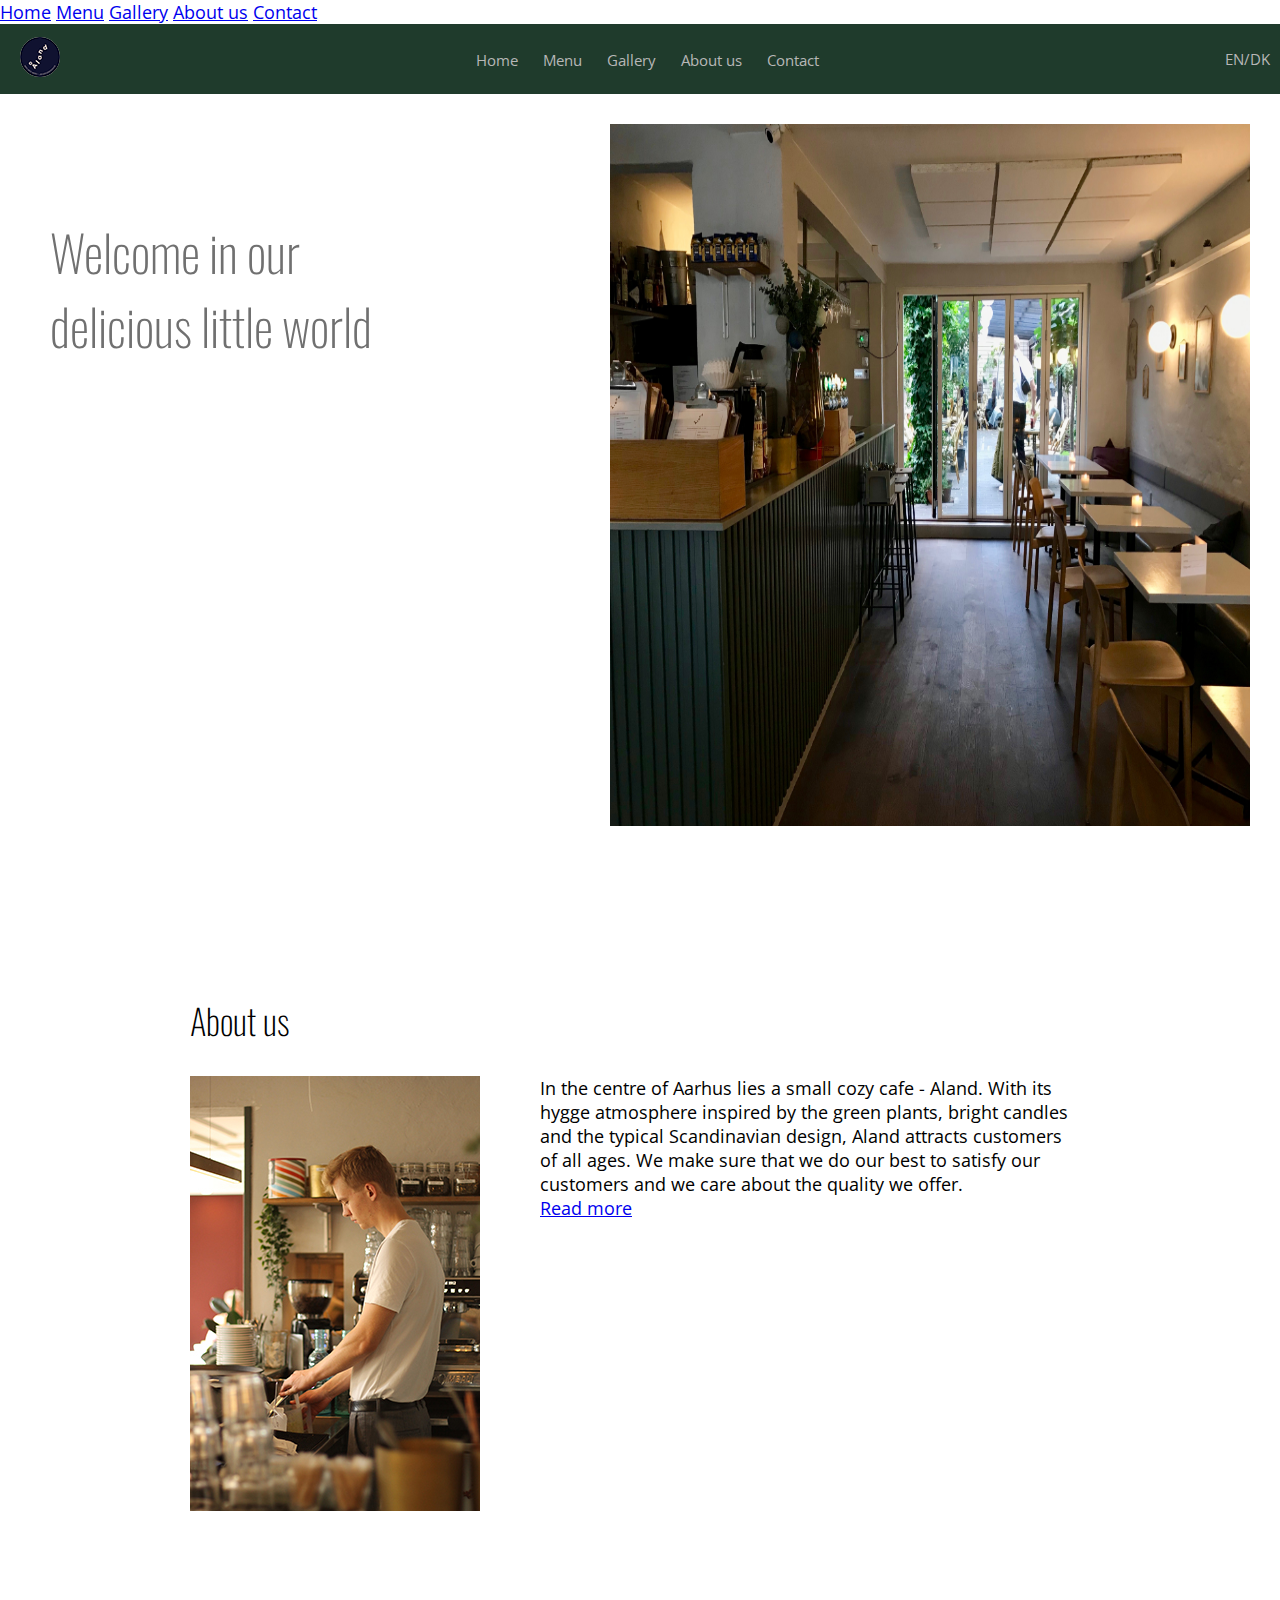
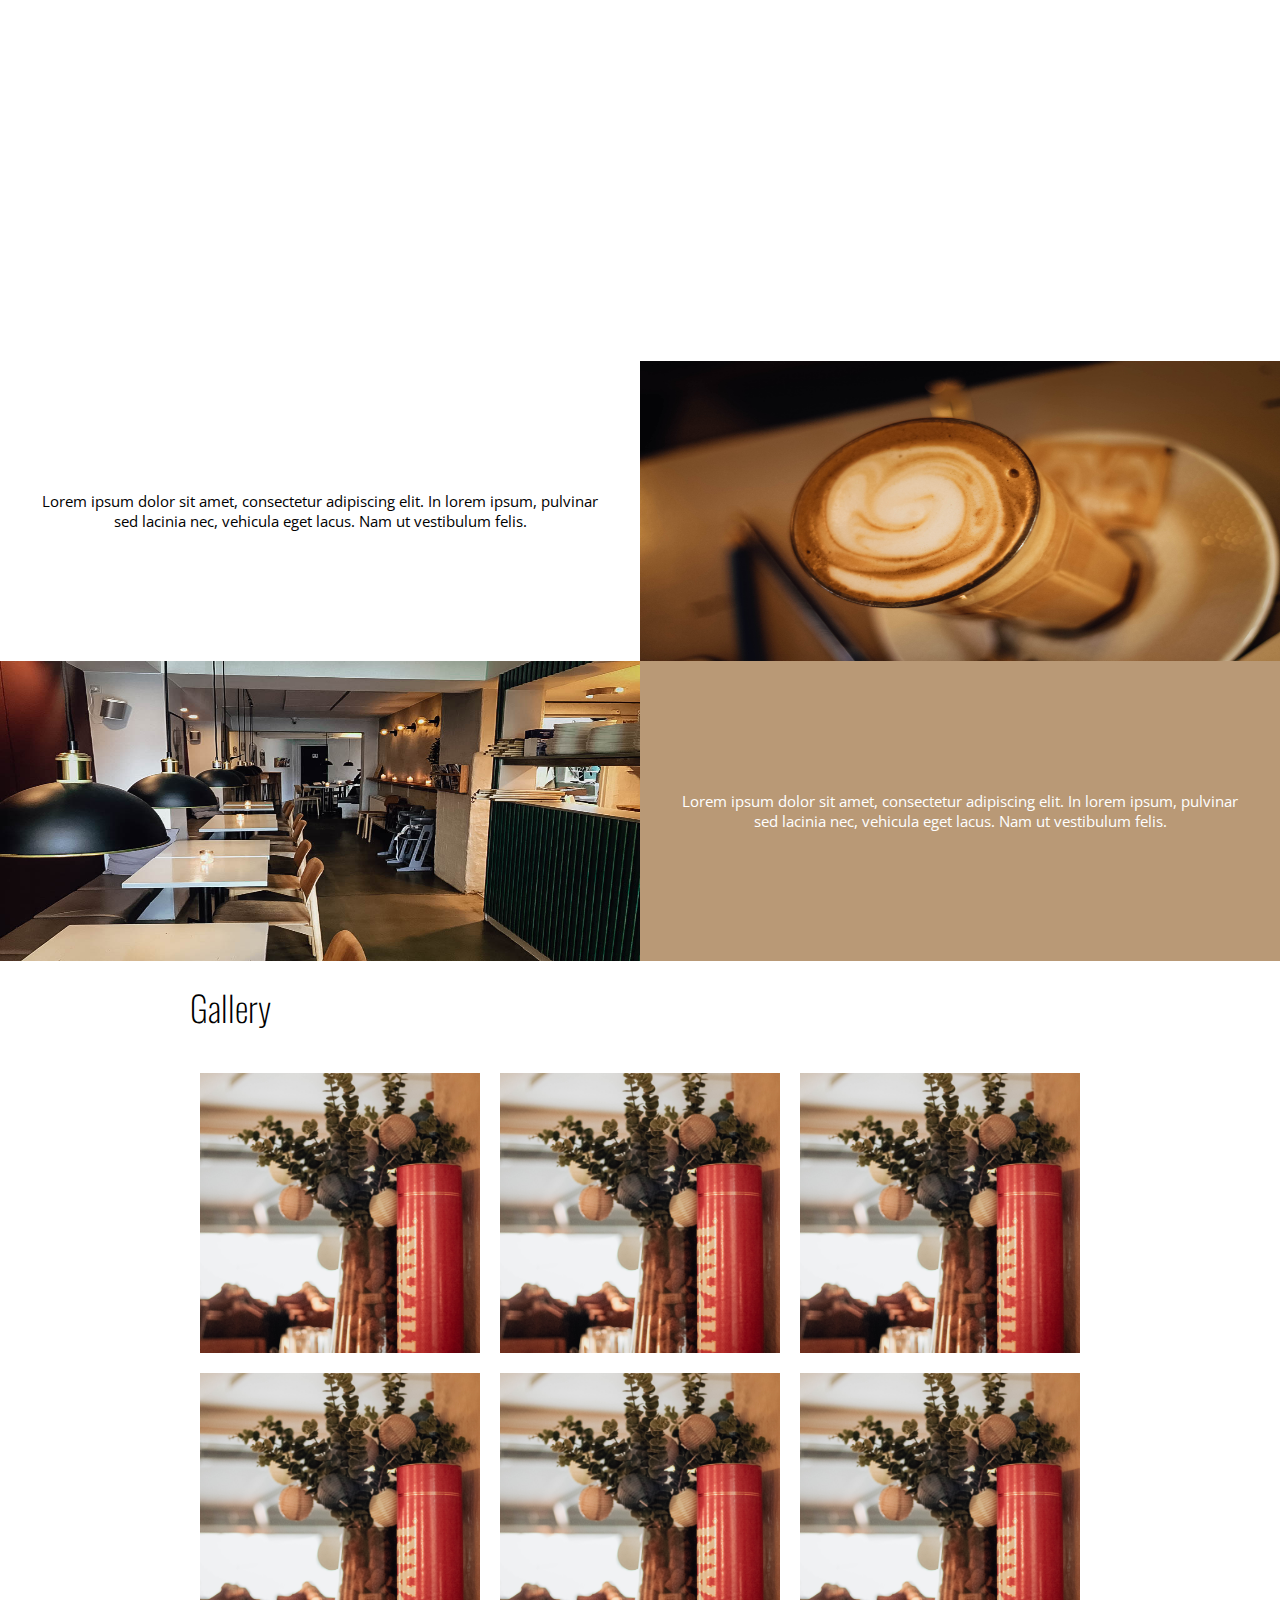
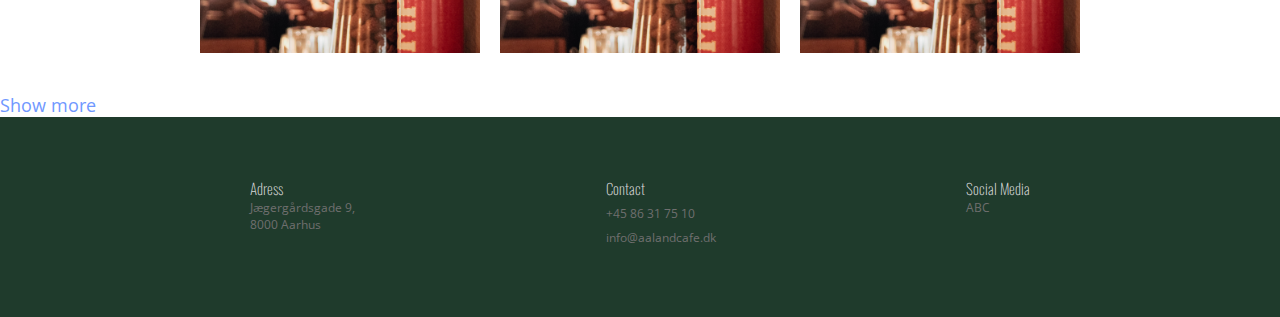
==== index.html @ b24c1a46 "version1" ====
<!DOCTYPE HTML>
<html>
<head>
    <meta charset="utf-8">
    <meta name="viewport" content="width=device-width, initial-scale=1">

    <link rel="stylesheet" type="text/css" href="slick/slick.css"/>
    <link rel="stylesheet" type="text/css" href="slick/slick-theme.css"/>
    <link rel="stylesheet" href="mystyle.css">
    <link href="https://fonts.googleapis.com/css?family=Open+Sans|Oswald:200&display=swap" rel="stylesheet">


    <title>Aland - cafe</title>
</head>
<body>
    <div class="circle">
        <div class="line"></div>
        <div class="line"></div>
        <div class="line"></div>
    </div>
    <div class="nav">
        <a href="index.html" class="nav_item">Home</a>
        <a href="menu.html" class="nav_item">Menu</a>
        <a href="gallery.html" class="nav_item">Gallery</a>
        <a href="about_us.html" class="nav_item">About us</a>
        <a href="contact.html" class="nav_item">Contact</a>
    </div>
    <header class="top">
        <nav class="navigation">
            <a href="index.html" class="navigation_item"><img src="img/aland-logo2.png" alt="logo"></a>
            <div>
                <a href="index.html" class="navigation_item">Home</a>
                <a href="menu.html" class="navigation_item">Menu</a>
                <a href="gallery.html" class="navigation_item">Gallery</a>
                <a href="about_us.html" class="navigation_item">About us</a>
                <a href="contact.html" class="navigation_item">Contact</a>
            </div>
            <a href="#" class="navigation_item">EN/DK</a>
        </nav>
    </header>
    <div class="top_content">
        <div class="top_heading">
            <h1>Welcome in our<br> delicious little world</h1>
        </div>
        <img src="img/top_pic.jpeg" alt="top-image">
    </div>
    <section class="about_us_container">
        <header class="about_us_heading">
            <h2>About us</h2>
        </header>
        <div class="about_us_content">
            <div class="about_us_img">
                <img src="img/waiter1.JPG">
            </div>
            <div class="about_us_text">
                <p>In the centre of Aarhus lies a small cozy cafe - Aland. With its hygge atmosphere inspired by the green plants, bright candles and the typical Scandinavian design, Aland attracts customers of all ages. We make sure that we do our best to satisfy our customers and we care about the quality we offer.</p>

                <a href="about_us.html">Read more</a>
            </div>
        </div>
    </section>
    <section class="menu">
        <header class="menu_heading">
            <a href="menu.html"><h2>CHECK OUR MENU</h2></a>
        </header>
    </section>
    <section class="squers_conteiner">
        <div class="squers_content">
            <div class="squer squer_text">
                <p>Lorem ipsum dolor sit amet, consectetur adipiscing elit. In lorem ipsum, pulvinar sed lacinia nec, vehicula eget lacus. Nam ut vestibulum felis.</p>
            </div>
            <div class="squer squer_img">
                <img src="img/IMG_3951%20(1).jpg">
            </div>
        </div>
        <div class="squers_content">
            <div class="squer squer_img">
                <img src="img/UNADJUSTEDNONRAW_thumb_15-2.jpg">
            </div>
            <div class="squer squer_text">
                <p>Lorem ipsum dolor sit amet, consectetur adipiscing elit. In lorem ipsum, pulvinar sed lacinia nec, vehicula eget lacus. Nam ut vestibulum felis.</p>
            </div>
        </div>
    </section>
    <!--<section class="testimonials">
    </section>-->
    <section class="gallery">
        <header class="gallery_heading">
            <h2>Gallery</h2>
        </header>
        <div class="gallery_container1">
            <div class="gallery_item1">
                <img src="img/IMG_3944%20(1).jpg">
            </div>
            <div class="gallery_item1">
                <img src="img/IMG_3944%20(1).jpg">
            </div>
            <div class="gallery_item1">
                <img src="img/IMG_3944%20(1).jpg">
            </div>
            <div class="gallery_item1">
                <img src="img/IMG_3944%20(1).jpg">
            </div>
            <div class="gallery_item1">
                <img src="img/IMG_3944%20(1).jpg">
            </div>
            <div class="gallery_item1">
                <img src="img/IMG_3944%20(1).jpg">
            </div>
        </div>
        <a href="gallery.html" id="gallery_link">Show more</a>
    </section>
    <footer class="footer">
        <div class="footer_container">
            <div class="footer_item">
                <h3>Adress</h3>
                <p>Jægergårdsgade 9,<br> 8000 Aarhus</p>
            </div>
            <div class="footer_item">
                <h3>Contact</h3>
                <a href="tel:+4586317510">+45 86 31 75 10</a><br>
                <a href="mailto:abc@gmail.com">info@aalandcafe.dk</a>
            </div>
            <div class="footer_item">
                <h3>Social Media</h3>
                <p>ABC</p>
            </div>
        </div>
    </footer>

    <script src="https://ajax.googleapis.com/ajax/libs/jquery/3.4.1/jquery.min.js"></script>
    <script>
        $(document).ready(function(){
            $(".circle").click(function(){
                $(".nav").toggleClass("toggle1");
            });
        });
    </script>
</body>
</html>
---- mystyle.css ----
html{
    scroll-behavior: smooth;
}

*{
    margin: 0;
    padding: 0;
    box-sizing: border-box;
}

body{
    font-family: 'Open Sans', sans-serif;
    font-size: 18px;
}

h1,h2,h3,h4,h5,h6{
    font-family: 'Oswald', sans-serif;
    font-weight: 100;
}

/***TOP navigation***/

.navigation{
    background-color: #1F3B2C;
    height: 70px;
    display: flex;
    align-items: center;
    justify-content: space-between;
}

.navigation_item{
    margin: 0 10px;
    font-size: 15px;
    text-decoration: none;
    color: #B7B7B7;
}

.navigation_item:nth-child(1){
    margin-left: 20px;
}

.navigation_item:nth-child(7){
    margin-right: 20px;
}

.navigation_item:hover{
    color:#B99976;
}

.top_content{
    display: flex;
    height: 100vh;
}

.top_content img{
    width: 50%;
    height: 78%;
    margin: 30px;
}

.top_heading{
    width: 50%;
    padding: 0 50px;
    text-align: left;
}

h1{
    color: #707070;
    font-weight: 200;
    font-size: 50px;
    margin-top: 120px;
}

/***ABOUT US***/

.about_us_container{
    max-width: 900px;
    margin: 0 auto;
}

.about_us_content{
    display: flex;
    justify-content: space-around;
    margin: 30px 0 50px 0;
}

.about_us_heading h2{
    font-size: 35px;
}

.about_us_img{
    height: 435px;
}

.about_us_img img{
    height: 435px;
    width: auto;
}

.about_us_text{
    margin: 0 20px 0 60px;
}

/***MENU main page***/
.menu{
    width: 100%;
    height: 400px;
    background-image: url(img/UNADJUSTEDNONRAW_thumb_16.jpg);
    background-attachment: fixed;
    background-repeat: no-repeat;
    background-size: cover;
    position: relative;
    margin-top: 30px;
}

.menu_heading{
    position: absolute;
    top: 50%;
    left: 50%;
    width: 100%;
    font-size: 45px;
    text-align: center;
    z-index: 1;
    transform: translateX(-50%) translateY(-50%);
}

.menu_heading a{
    text-decoration: none;
    color: #fff;
}

/***SQUERS***/

.squers_content{
    display: flex;
    justify-content: space-between;
}

.squer{
    height: 300px;
    width: 50%;
}

.squer_text{
    position: relative;
}

.squer_text p{
    position: absolute;
    top: 50%;
    left: 50%;
    width: 100%;
    font-size: 15px;
    padding: 0 30px;
    text-align: center;
    z-index: 1;
    transform: translateX(-50%) translateY(-50%);
}

.squer_text:nth-child(2){
    background-color: #B99976;
    color: #fff;
}

.squer_img img{
    width: 100%;
    height: 100%;
}

/***TESTIMONIALS***/


/***GALLERY***/
.gallery_container1{
    max-width: 900px;
    display: flex;
    flex-wrap: wrap;
    justify-content: center;
    margin: 30px auto;
}

.gallery_heading{
    max-width: 900px;
    margin: 20px auto 10px auto;
}

.gallery_heading h2{
    font-size: 35px;
}

.gallery_item1{
    width: 280px;
    height: 280px;
    margin: 10px;
}

.gallery_item1 img{
    width: 100%;
    height: 100%;
}

#gallery_link{
    text-align: center;
    text-decoration: none;
    color: #7098FF;
}

#gallery_link:hover{
    color: #1F3B2C;
}

/***FOOTER***/
.footer{
    background-color: #1F3B2C;
    height: 200px;
}

.footer_container{
    display: flex;
    justify-content: space-between;
    max-width: 900px;
    margin: 0 auto;
    flex-wrap: wrap;
    padding: 60px;
    align-content: center;
}

.footer_item h3{
    font-size: 15px;
    color: #D9D9D9;
}

.footer_item p{
    font-size: 12px;
    color: #6F6F6F;
}

.footer_item a{
    text-decoration: none;
    font-size: 12px;
    color: #6F6F6F;
}

/***ABOUT US SUBPAGE***/

.about_us_container2{
    max-width: 900px;
    margin: 20px auto 40px auto;
}
.title_subpage{
    font-size: 35px;
}

/***MENU SUBPAGE***/

.menu_subpage{
    max-width: 900px;
    margin: 20px auto;
}

.menu_container{
    display: flex;
    justify-content: space-between;
    flex-wrap: wrap;
    align-items: center;
}

.menu_container_item{
    width: 440px;
    height: auto;
}

.menu_container_item img{
    width: 100%;
    height: auto;
}


/***GALLER SUBPAGE***/
.gallery_subpage{
    max-width: 900px;
    margin: 20px auto;
}

.gallery_container{
    display: flex;
    justify-content: center;
    flex-wrap: wrap;
    align-items: center;
}

.gallery_container_item{
    width: 280px;
    height: auto;
    margin: 10px;
}

.gallery_container_item img{
    width: 100%;
    height: auto;
}



/***CONTACT SUBPAGE***/

.contact_container{
    max-width: 600px;
    margin: 20px auto;
    text-align: center;
}

.contact_container h4{
    font-size: 30px;
    margin-top: 20px;
}

.contact_container p{
    margin-top: 10px;
    line-height: 2;
}

/*******RESPONSIVE********/
@media only screen and (max-width: 540px){
    .navigation{
        display: none;
    }

    h1{
        margin-top: 15px;
    }

    .top_content{
        height: 50vh;
    }
    .top_content{
        flex-direction: column;
    }

    .top_heading{
        width: 100%;
        padding: 10px 0;
    }
    .top_heading h1{
        font-size: 30px;
        text-align: center;
    }

    .top_content img{
        width: 100%;
        height: 200px;
        margin: 0;
    }

    .about_us_heading{
        text-align: center;
    }

    .about_us_content{
        flex-direction: column;
        justify-content: center;
    }

    .about_us_img{
        margin: 0 auto;
    }

    .about_us_text{
        margin: 20px auto 0 auto;
        width: 90%;
    }

    .menu_heading{
        font-size: 25px;
    }

    .gallery_heading h2{
        text-align: center;
    }

    .footer{
        height: 350px;
    }

    .footer_container{
        flex-direction: column;
    }

    .circle{
        width: 60px;
        height: 60px;
        background-color: #264736;
        border-radius: 30px;
        position: fixed;
        bottom: 30px;
        left: 50%;
        margin-left: -30px;
        z-index: 99;
    }

    .nav{
        height: 350px;
        width: 100%;
        background-color: #1F3B2C;
        text-align: center;
        font-size: 15px;
        position: fixed;
        z-index: 98;
        bottom: 0;
        display: none;
        cursor: pointer;
    }

    .nav a{
        display: block;
        height: 50px;
        padding: 15px;
        border-bottom: 1px solid #172B20;
        color: #B7B7B7;
        text-decoration: none;
    }

    .nav a:nth-child(5){
        border: none;
    }

    .circle > .line{
        height: 2px;
        width: 30px;
        background-color: #fff;
        margin-top: 5px;
        transform: translate(15px, 18px);
    }

    .toggle1{
        display: block;
    }
}
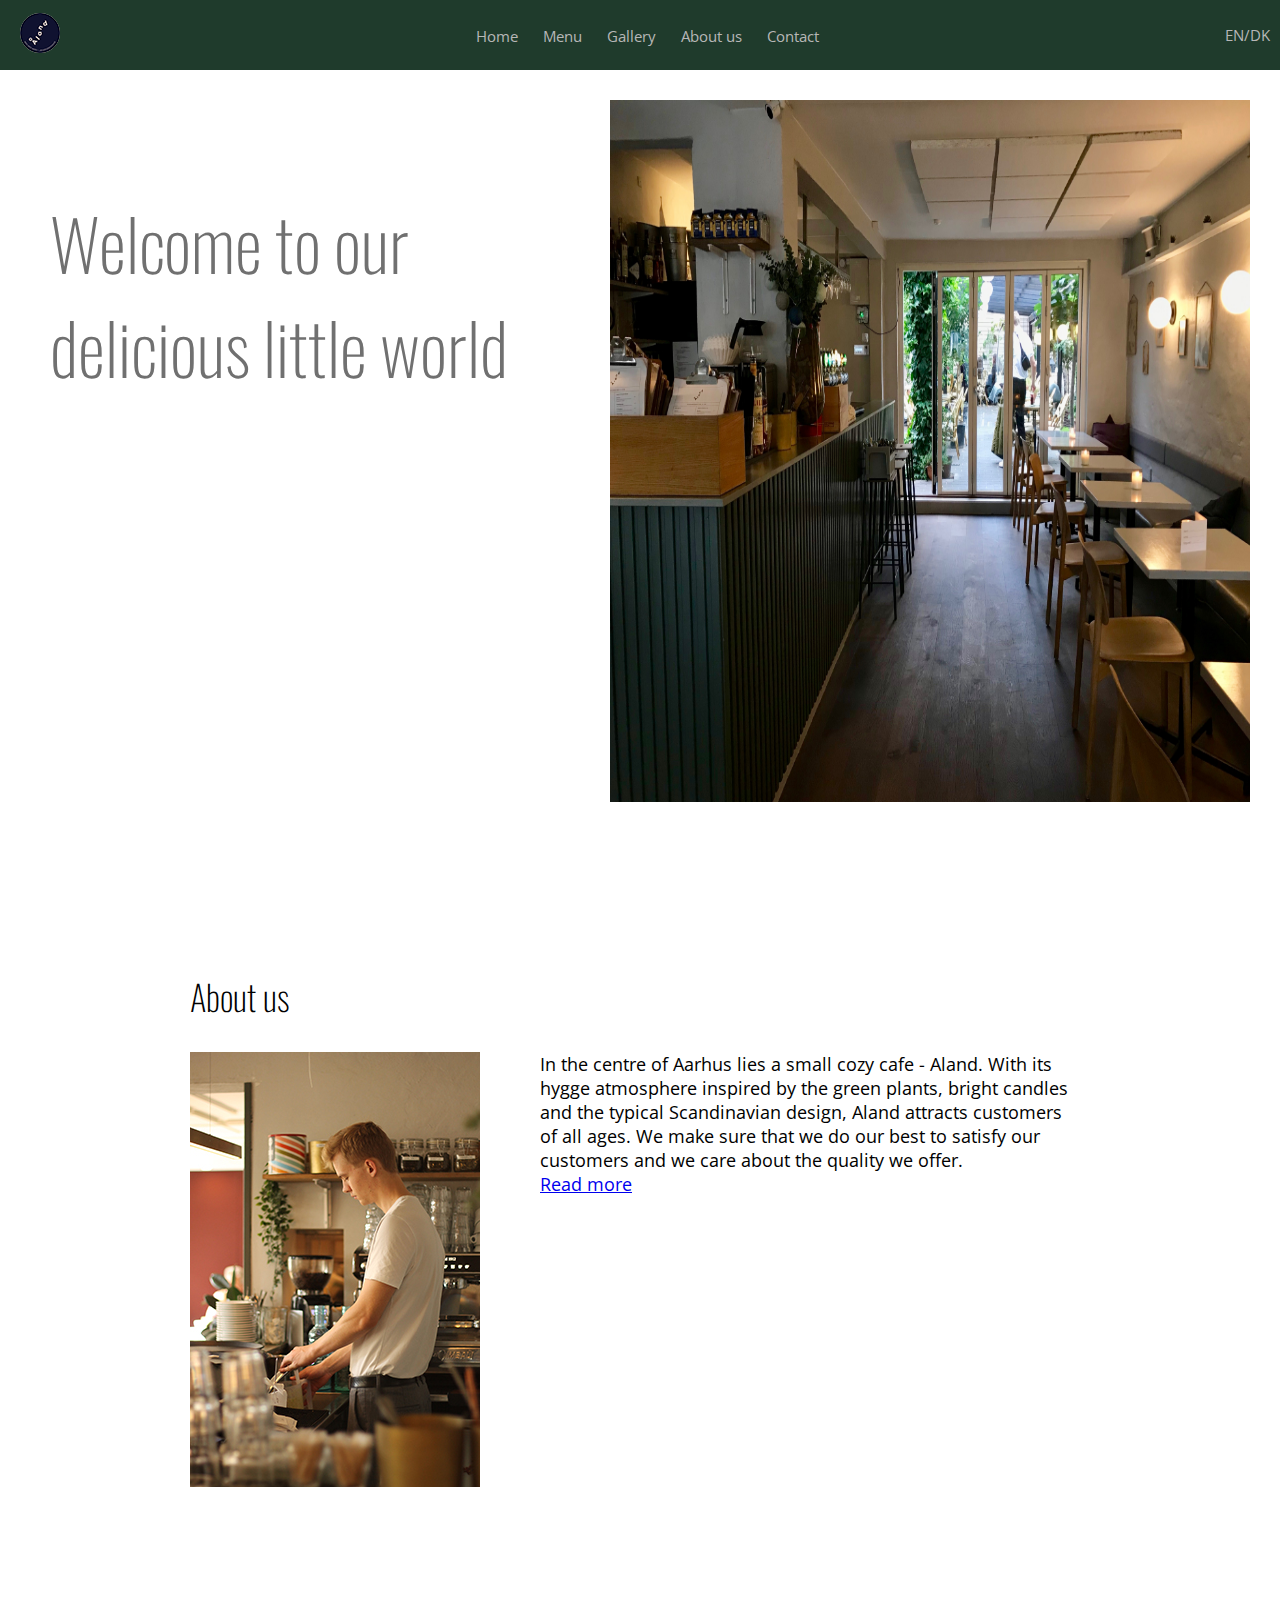
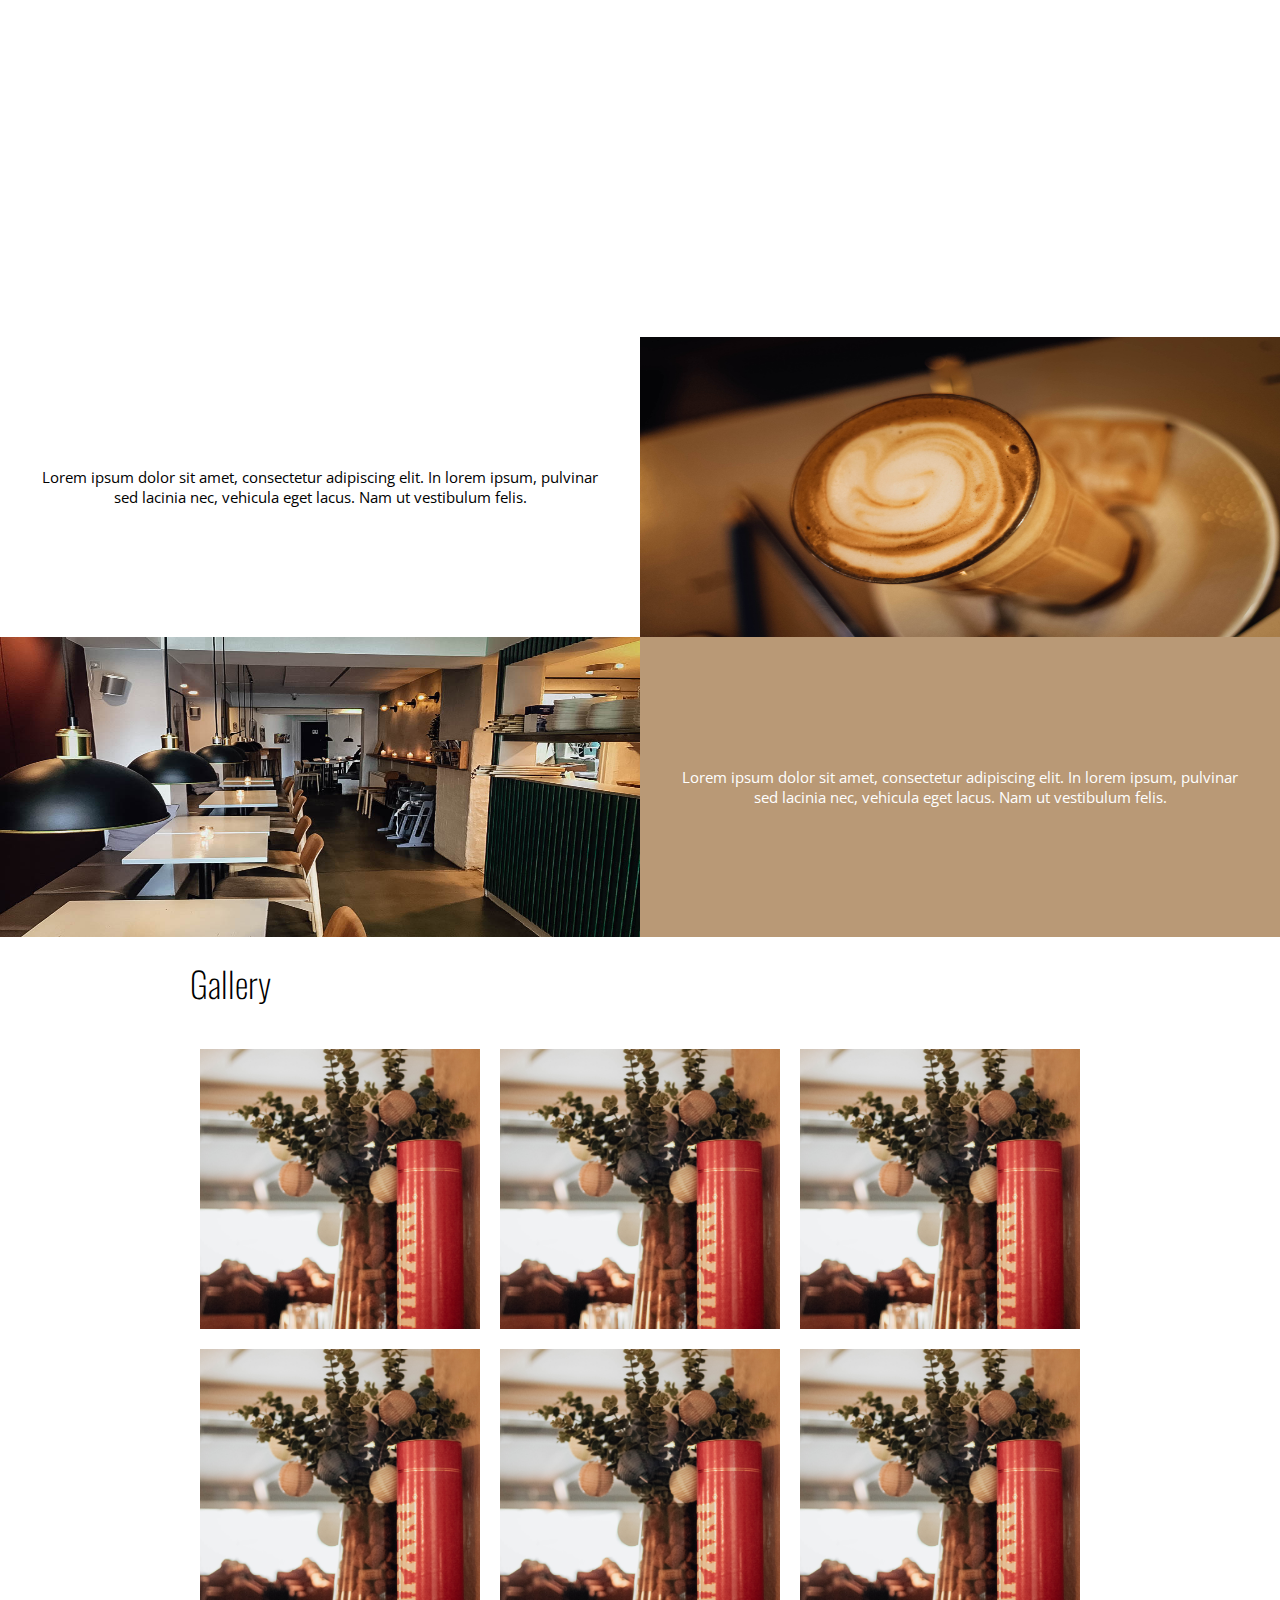
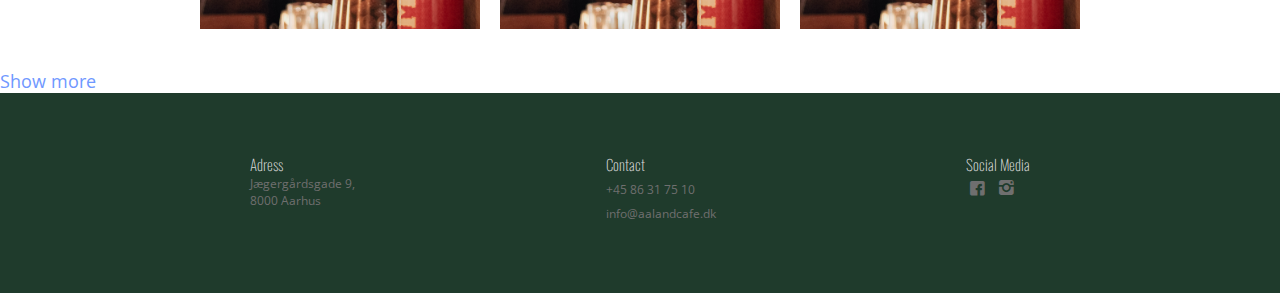
==== commit 9cc7e602: "Add files via upload" ====
--- a/index.html
+++ b/index.html
@@ -4,8 +4,7 @@
     <meta charset="utf-8">
     <meta name="viewport" content="width=device-width, initial-scale=1">
 
-    <link rel="stylesheet" type="text/css" href="slick/slick.css"/>
-    <link rel="stylesheet" type="text/css" href="slick/slick-theme.css"/>
+    <link rel="stylesheet" href="css/fontello.css">
     <link rel="stylesheet" href="mystyle.css">
     <link href="https://fonts.googleapis.com/css?family=Open+Sans|Oswald:200&display=swap" rel="stylesheet">
 
@@ -40,7 +39,7 @@
     </header>
     <div class="top_content">
         <div class="top_heading">
-            <h1>Welcome in our<br> delicious little world</h1>
+            <h1>Welcome to our<br> delicious little world</h1>
         </div>
         <img src="img/top_pic.jpeg" alt="top-image">
     </div>
@@ -123,7 +122,8 @@
             </div>
             <div class="footer_item">
                 <h3>Social Media</h3>
-                <p>ABC</p>
+                <span><a href="https://www.facebook.com/aalandcafe/"><i class="icon-facebook-squared"></i></a></span>
+                <span><a href="https://www.instagram.com/aalandcafe/?hl=da"><i class="icon-instagram"></i></a></span>
             </div>
         </div>
     </footer>
--- a/css/fontello.css
+++ b/css/fontello.css
@@ -0,0 +1,59 @@
+@font-face {
+  font-family: 'fontello';
+  src: url('../font/fontello.eot?14394383');
+  src: url('../font/fontello.eot?14394383#iefix') format('embedded-opentype'),
+       url('../font/fontello.woff2?14394383') format('woff2'),
+       url('../font/fontello.woff?14394383') format('woff'),
+       url('../font/fontello.ttf?14394383') format('truetype'),
+       url('../font/fontello.svg?14394383#fontello') format('svg');
+  font-weight: normal;
+  font-style: normal;
+}
+/* Chrome hack: SVG is rendered more smooth in Windozze. 100% magic, uncomment if you need it. */
+/* Note, that will break hinting! In other OS-es font will be not as sharp as it could be */
+/*
+@media screen and (-webkit-min-device-pixel-ratio:0) {
+  @font-face {
+    font-family: 'fontello';
+    src: url('../font/fontello.svg?14394383#fontello') format('svg');
+  }
+}
+*/
+ 
+ [class^="icon-"]:before, [class*=" icon-"]:before {
+  font-family: "fontello";
+  font-style: normal;
+  font-weight: normal;
+  speak: none;
+ 
+  display: inline-block;
+  text-decoration: inherit;
+  width: 1em;
+  margin-right: .2em;
+  text-align: center;
+  /* opacity: .8; */
+ 
+  /* For safety - reset parent styles, that can break glyph codes*/
+  font-variant: normal;
+  text-transform: none;
+ 
+  /* fix buttons height, for twitter bootstrap */
+  line-height: 1em;
+ 
+  /* Animation center compensation - margins should be symmetric */
+  /* remove if not needed */
+  margin-left: .2em;
+ 
+  /* you can be more comfortable with increased icons size */
+  /* font-size: 120%; */
+ 
+  /* Font smoothing. That was taken from TWBS */
+  -webkit-font-smoothing: antialiased;
+  -moz-osx-font-smoothing: grayscale;
+ 
+  /* Uncomment for 3D effect */
+  /* text-shadow: 1px 1px 1px rgba(127, 127, 127, 0.3); */
+}
+ 
+.icon-facebook-squared:before { content: '\f30e'; color: #6F6F6F; font-size: 17px;} /* '' */
+.icon-instagram:before { content: '\f32d'; color: #6F6F6F; font-size: 17px;} /* '' */--- a/mystyle.css
+++ b/mystyle.css
@@ -67,7 +67,7 @@
 h1{
     color: #707070;
     font-weight: 200;
-    font-size: 50px;
+    font-size: 5.5vw;
     margin-top: 120px;
 }
 
@@ -320,6 +320,10 @@
     line-height: 2;
 }
 
+.nav{
+    display: none;
+}
+
 /*******RESPONSIVE********/
 @media only screen and (max-width: 540px){
     .navigation{
@@ -386,6 +390,9 @@
         flex-direction: column;
     }
 
+    .title_subpage{
+        text-align: center;
+    }
     .circle{
         width: 60px;
         height: 60px;
